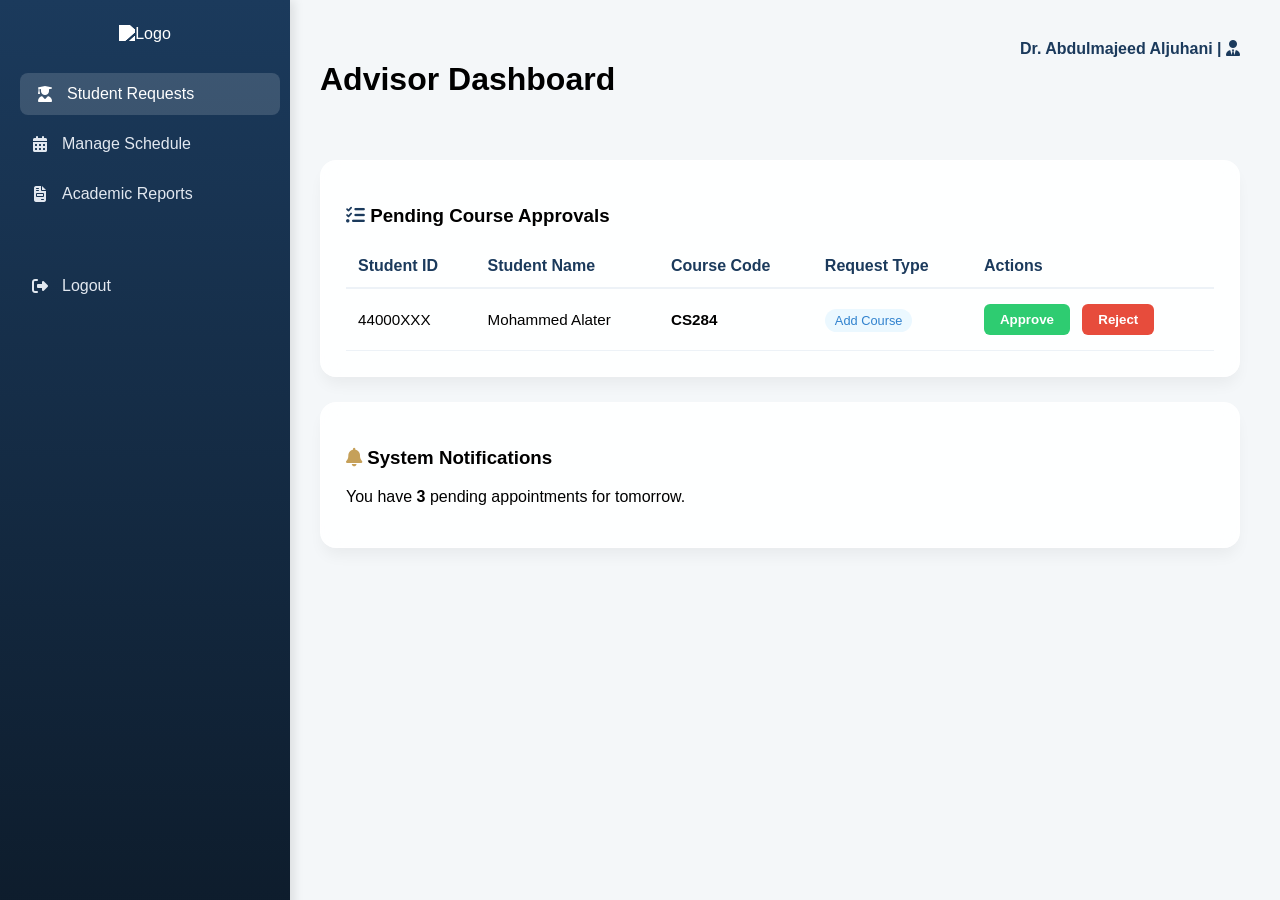
==== Advisor Panel.html @ e293fdeb "Add files via upload" ====
<!DOCTYPE html>
<html lang="en">
<head>
    <meta charset="UTF-8">
    <meta name="viewport" content="width=device-width, initial-scale=1.0">
    <title>SAAS | Advisor Panel</title>
    <link rel="stylesheet" href="https://cdnjs.cloudflare.com/ajax/libs/font-awesome/6.4.0/css/all.min.css">
    <style>
        :root {
            --taibah-blue: #1B3A5C;
            --taibah-gold: #C5A059;
            --bg-gray: #f4f7f9;
            --glass: rgba(255, 255, 255, 0.9);
        }

        body {
            font-family: 'Inter', sans-serif;
            margin: 0;
            background-color: var(--bg-gray);
            display: flex;
        }

        /* High-Quality Sidebar */
        .sidebar {
            width: 260px;
            height: 100vh;
            background: linear-gradient(180deg, var(--taibah-blue) 0%, #0d1b2a 100%);
            color: white;
            position: fixed;
            padding: 25px 15px;
            box-shadow: 4px 0 10px rgba(0,0,0,0.1);
        }

        .logo-section { text-align: center; margin-bottom: 30px; }
        .logo-placeholder { width: 180px; filter: brightness(0) invert(1); }

        .sidebar-brand {
            font-size: 1.1rem;
            font-weight: bold;
            text-align: center;
            margin-bottom: 30px;
            color: var(--taibah-gold);
            text-transform: uppercase;
        }

        .nav-link {
            padding: 12px 15px;
            display: flex;
            align-items: center;
            color: #e2e8f0;
            text-decoration: none;
            border-radius: 8px;
            margin-bottom: 8px;
            transition: 0.3s;
        }

        .nav-link i { margin-right: 12px; width: 20px; text-align: center; }

        .nav-link:hover, .nav-link.active {
            background: rgba(255, 255, 255, 0.15);
            color: white;
            transform: translateX(5px);
        }

        /* Main Content */
        .main-content { margin-left: 280px; padding: 40px; width: calc(100% - 280px); }

        .header { display: flex; justify-content: space-between; margin-bottom: 40px; }

        .card {
            background: var(--glass);
            padding: 25px;
            border-radius: 16px;
            box-shadow: 0 10px 15px -3px rgba(0,0,0,0.05);
            margin-bottom: 25px;
            backdrop-filter: blur(10px);
            border: 1px solid rgba(255,255,255,0.3);
        }

        /* Table Styling */
        .table { width: 100%; border-collapse: collapse; margin-top: 15px; }
        .table th { text-align: left; color: var(--taibah-blue); padding: 12px; border-bottom: 2px solid #edf2f7; }
        .table td { padding: 15px 12px; border-bottom: 1px solid #edf2f7; font-size: 0.95rem; }

        /* Action Buttons */
        .btn-action { padding: 8px 16px; border-radius: 6px; border: none; cursor: pointer; font-weight: bold; transition: 0.2s; }
        .approve { background: #2ecc71; color: white; margin-right: 8px; }
        .reject { background: #e74c3c; color: white; }
        .approve:hover { background: #27ae60; }
        .reject:hover { background: #c0392b; }

        .badge { padding: 4px 10px; border-radius: 20px; font-size: 0.8rem; background: #ebf8ff; color: #3182ce; }
    </style>
</head>
<body>

    <aside class="sidebar">
        <div class="logo-section">
            <img src="https://www.taibahu.edu.sa/themes/custom/taiu_saud/logo.svg" alt="Logo" class="logo-placeholder">
        </div>
        <div class="sidebar-brand"></div>
        <nav>
            <a href="#" class="nav-link active"><i class="fa-solid fa-user-graduate"></i> Student Requests</a>
            <a href="#" class="nav-link"><i class="fa-solid fa-calendar-days"></i> Manage Schedule</a>
            <a href="#" class="nav-link"><i class="fa-solid fa-file-invoice"></i> Academic Reports</a>
            <a href="#" class="nav-link" style="margin-top: 50px;"><i class="fa-solid fa-right-from-bracket"></i> Logout</a>
        </nav>
    </aside>

    <main class="main-content">
        <div class="header">
            <h1>Advisor Dashboard</h1>
            <div style="font-weight: bold; color: var(--taibah-blue);">
                Dr. Abdulmajeed Aljuhani | <i class="fa-solid fa-user-tie"></i>
            </div>
        </div>

        <div class="card">
            <h3><i class="fa-solid fa-list-check" style="color: var(--taibah-blue);"></i> Pending Course Approvals</h3>
            <table class="table">
                <thead>
                    <tr>
                        <th>Student ID</th>
                        <th>Student Name</th>
                        <th>Course Code</th>
                        <th>Request Type</th>
                        <th>Actions</th>
                    </tr>
                </thead>
                <tbody>
                    <tr>
                        <td>44000XXX</td>
                        <td>Mohammed Alater</td>
                        <td><strong>CS284</strong></td>
                        <td><span class="badge">Add Course</span></td>
                        <td>
                            <button class="btn-action approve">Approve</button>
                            <button class="btn-action reject">Reject</button>
                        </td>
                    </tr>
                </tbody>
            </table>
        </div>

        <div class="card">
            <h3><i class="fa-solid fa-bell" style="color: var(--taibah-gold);"></i> System Notifications</h3>
            <p>You have <strong>3</strong> pending appointments for tomorrow.</p>
        </div>
    </main>

</body>
</html>
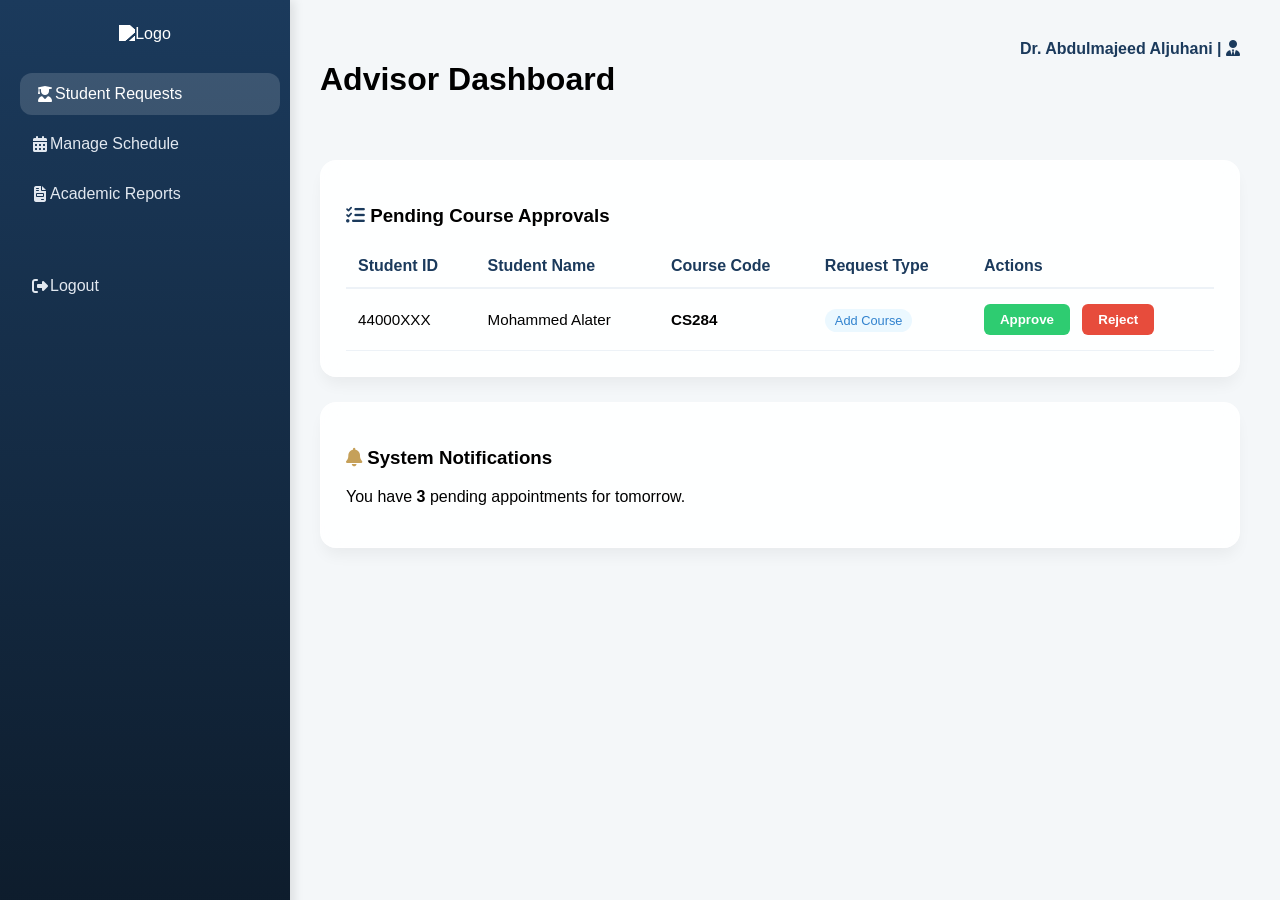
==== commit 049f52da: "Fixed sidebar sizing" ====
--- a/Advisor Panel.html
+++ b/Advisor Panel.html
@@ -49,12 +49,12 @@
             align-items: center;
             color: #e2e8f0;
             text-decoration: none;
-            border-radius: 8px;
+            border-radius: 12px;
             margin-bottom: 8px;
             transition: 0.3s;
         }
 
-        .nav-link i { margin-right: 12px; width: 20px; text-align: center; }
+        .nav-link i { gap: 15px; width: 20px; text-align: center; }
 
         .nav-link:hover, .nav-link.active {
             background: rgba(255, 255, 255, 0.15);
@@ -103,7 +103,7 @@
             <a href="#" class="nav-link active"><i class="fa-solid fa-user-graduate"></i> Student Requests</a>
             <a href="#" class="nav-link"><i class="fa-solid fa-calendar-days"></i> Manage Schedule</a>
             <a href="#" class="nav-link"><i class="fa-solid fa-file-invoice"></i> Academic Reports</a>
-            <a href="#" class="nav-link" style="margin-top: 50px;"><i class="fa-solid fa-right-from-bracket"></i> Logout</a>
+            <a href="index.html" class="nav-link" style="margin-top: 50px;"><i class="fa-solid fa-right-from-bracket"></i> Logout</a>
         </nav>
     </aside>
 
@@ -149,4 +149,4 @@
     </main>
 
 </body>
-</html>+</html>
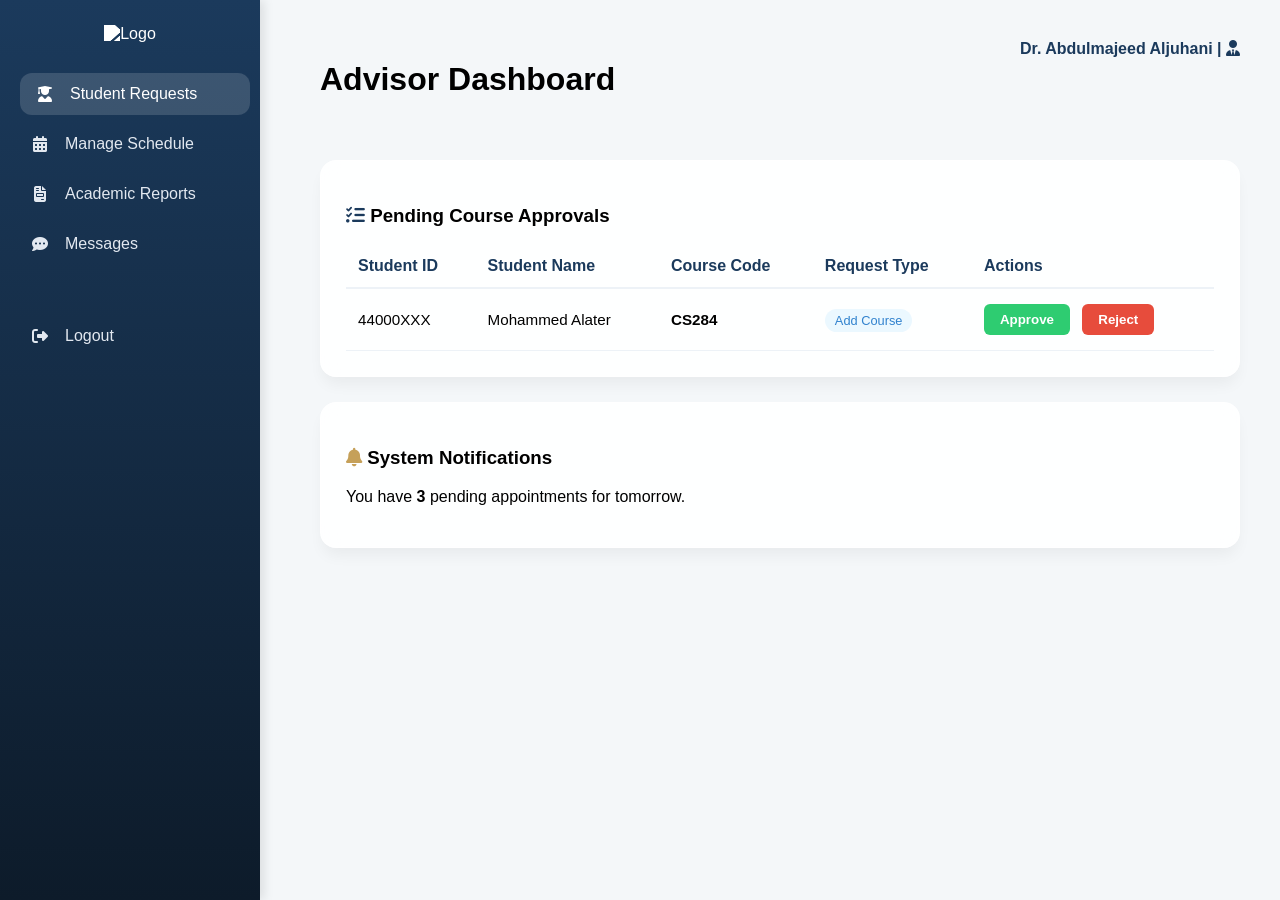
==== commit 7310f768: "Add files via upload" ====
--- a/Advisor Panel.html
+++ b/Advisor Panel.html
@@ -20,7 +20,7 @@
             display: flex;
         }
 
-        /* High-Quality Sidebar */
+        /* High-Quality Sidebar - Standardized so it won't jump! */
         .sidebar {
             width: 260px;
             height: 100vh;
@@ -29,6 +29,7 @@
             position: fixed;
             padding: 25px 15px;
             box-shadow: 4px 0 10px rgba(0,0,0,0.1);
+            box-sizing: border-box; /* Added to stop jumping */
         }
 
         .logo-section { text-align: center; margin-bottom: 30px; }
@@ -43,6 +44,7 @@
             text-transform: uppercase;
         }
 
+        /* Standardized Links */
         .nav-link {
             padding: 12px 15px;
             display: flex;
@@ -51,10 +53,11 @@
             text-decoration: none;
             border-radius: 12px;
             margin-bottom: 8px;
+            gap: 15px; /* Added for perfect icon alignment */
             transition: 0.3s;
         }
 
-        .nav-link i { gap: 15px; width: 20px; text-align: center; }
+        .nav-link i { width: 20px; text-align: center; }
 
         .nav-link:hover, .nav-link.active {
             background: rgba(255, 255, 255, 0.15);
@@ -100,9 +103,12 @@
         </div>
         <div class="sidebar-brand"></div>
         <nav>
-            <a href="#" class="nav-link active"><i class="fa-solid fa-user-graduate"></i> Student Requests</a>
+            <a href="Advisor Panel.html" class="nav-link active"><i class="fa-solid fa-user-graduate"></i> Student Requests</a>
             <a href="#" class="nav-link"><i class="fa-solid fa-calendar-days"></i> Manage Schedule</a>
             <a href="#" class="nav-link"><i class="fa-solid fa-file-invoice"></i> Academic Reports</a>
+            
+            <a href="advisor-chat.html" class="nav-link"><i class="fa-solid fa-comment-dots"></i> Messages</a>
+            
             <a href="index.html" class="nav-link" style="margin-top: 50px;"><i class="fa-solid fa-right-from-bracket"></i> Logout</a>
         </nav>
     </aside>
@@ -149,4 +155,4 @@
     </main>
 
 </body>
-</html>
+</html>
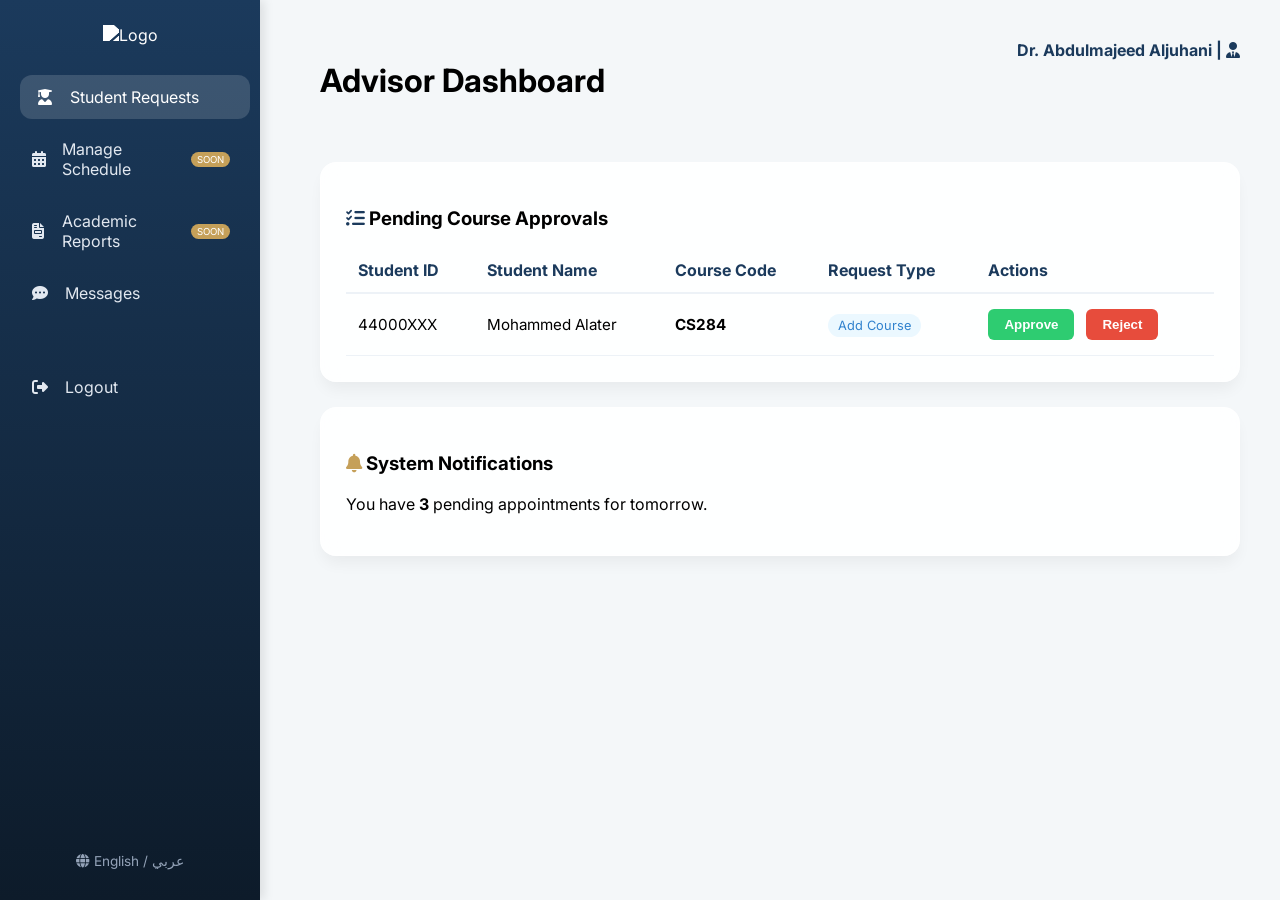
==== commit 29f6dd63: "feat: implement full mobile experience!" ====
--- a/Advisor Panel.html
+++ b/Advisor Panel.html
@@ -5,6 +5,7 @@
     <meta name="viewport" content="width=device-width, initial-scale=1.0">
     <title>SAAS | Advisor Panel</title>
     <link rel="stylesheet" href="https://cdnjs.cloudflare.com/ajax/libs/font-awesome/6.4.0/css/all.min.css">
+    <link href="https://fonts.googleapis.com/css2?family=Inter:wght@400;600;800&display=swap" rel="stylesheet">
     <style>
         :root {
             --taibah-blue: #1B3A5C;
@@ -18,12 +19,19 @@
             margin: 0;
             background-color: var(--bg-gray);
             display: flex;
-        }
+            cursor: default;
+            caret-color: transparent;
+        }
+        
+        /* Force arrow cursor and hide blinking carets on all text, while keeping inputs working */
+        h1, h2, h3, p, span, strong, div, td, th { cursor: default; caret-color: transparent; }
+        input, textarea { cursor: text; caret-color: auto; }
+        a, button { cursor: pointer; caret-color: transparent; }
 
         /* High-Quality Sidebar - Standardized so it won't jump! */
         .sidebar {
             width: 260px;
-            height: 100vh;
+            height: 100dvh;
             background: linear-gradient(180deg, var(--taibah-blue) 0%, #0d1b2a 100%);
             color: white;
             position: fixed;
@@ -59,10 +67,13 @@
 
         .nav-link i { width: 20px; text-align: center; }
 
-        .nav-link:hover, .nav-link.active {
-            background: rgba(255, 255, 255, 0.15);
-            color: white;
-            transform: translateX(5px);
+        .nav-link.active { background: rgba(255, 255, 255, 0.15); color: white; transform: translateX(5px); }
+        @media (hover: hover) {
+            .nav-link:hover {
+                background: rgba(255, 255, 255, 0.15);
+                color: white;
+                transform: translateX(5px);
+            }
         }
 
         /* Main Content */
@@ -81,7 +92,8 @@
         }
 
         /* Table Styling */
-        .table { width: 100%; border-collapse: collapse; margin-top: 15px; }
+        .table { width: 100%; border-collapse: collapse; margin-top: 15px; transition: 0.3s; }
+        .table tr { transition: background-color 0.3s ease; }
         .table th { text-align: left; color: var(--taibah-blue); padding: 12px; border-bottom: 2px solid #edf2f7; }
         .table td { padding: 15px 12px; border-bottom: 1px solid #edf2f7; font-size: 0.95rem; }
 
@@ -92,30 +104,63 @@
         .approve:hover { background: #27ae60; }
         .reject:hover { background: #c0392b; }
 
-        .badge { padding: 4px 10px; border-radius: 20px; font-size: 0.8rem; background: #ebf8ff; color: #3182ce; }
+        .badge { padding: 4px 10px; border-radius: 20px; font-size: 0.8rem; background: #ebf8ff; color: #3182ce; transition: 0.3s; }
+
+        .mobile-menu-btn { display: none; background: none; border: none; font-size: 1.5rem; color: var(--taibah-blue); cursor: pointer; padding: 0; }
+
+        /* Mobile Responsiveness */
+        @media (max-width: 768px) {
+            .mobile-menu-btn { display: block; }
+            .sidebar { position: fixed; left: -260px; top: 0; width: 260px; height: 100dvh; z-index: 2000; transition: left 0.3s ease; }
+            .sidebar.show { left: 0; }
+            .main-content { margin-left: 0; width: 100%; padding: 20px; box-sizing: border-box; }
+            .header { 
+                flex-direction: row; align-items: center; gap: 15px; flex-wrap: wrap; margin-bottom: 25px;
+                position: sticky; top: 0; background: rgba(244, 247, 249, 0.9); backdrop-filter: blur(10px); -webkit-backdrop-filter: blur(10px); z-index: 100;
+                padding: 15px 20px; margin: -20px -20px 25px -20px; border-bottom: 1px solid #e2e8f0;
+            }
+            .header h1 { font-size: 1.5rem; margin: 0; }
+            
+            /* Responsive Table -> Cards */
+            .table, .table tbody, .table tr, .table td { display: block; width: 100%; box-sizing: border-box; }
+            .table thead { display: none; }
+            .table tr { margin-bottom: 15px; border: 1px solid #e2e8f0; border-radius: 12px; padding: 15px; background: white; box-shadow: 0 4px 6px rgba(0,0,0,0.02); }
+            .table td { display: flex; align-items: center; padding: 10px 0; border-bottom: 1px solid #f1f5f9; text-align: right; gap: 8px; }
+            .table td:last-child { border-bottom: none; padding-bottom: 0; }
+            .table td::before { content: attr(data-label); font-weight: 600; color: var(--taibah-blue); margin-right: auto; text-align: left; }
+            
+            .card { padding: 20px; }
+        }
     </style>
 </head>
 <body>
 
     <aside class="sidebar">
-        <div class="logo-section">
+        <div class="logo-section" style="position: relative;">
+            <button class="mobile-menu-btn" onclick="document.querySelector('.sidebar').classList.remove('show')" style="position: absolute; right: -5px; top: -5px; color: white;"><i class="fa-solid fa-bars"></i></button>
             <img src="https://www.taibahu.edu.sa/themes/custom/taiu_saud/logo.svg" alt="Logo" class="logo-placeholder">
         </div>
         <div class="sidebar-brand"></div>
         <nav>
             <a href="Advisor Panel.html" class="nav-link active"><i class="fa-solid fa-user-graduate"></i> Student Requests</a>
-            <a href="#" class="nav-link"><i class="fa-solid fa-calendar-days"></i> Manage Schedule</a>
-            <a href="#" class="nav-link"><i class="fa-solid fa-file-invoice"></i> Academic Reports</a>
+            <a href="#" class="nav-link"><i class="fa-solid fa-calendar-days"></i> Manage Schedule <span style="font-size: 0.6rem; background: var(--taibah-gold); color: white; padding: 2px 6px; border-radius: 10px; margin-left: auto;">SOON</span></a>
+            <a href="#" class="nav-link"><i class="fa-solid fa-file-invoice"></i> Academic Reports <span style="font-size: 0.6rem; background: var(--taibah-gold); color: white; padding: 2px 6px; border-radius: 10px; margin-left: auto;">SOON</span></a>
             
             <a href="advisor-chat.html" class="nav-link"><i class="fa-solid fa-comment-dots"></i> Messages</a>
             
             <a href="index.html" class="nav-link" style="margin-top: 50px;"><i class="fa-solid fa-right-from-bracket"></i> Logout</a>
+            <div style="position: absolute; bottom: calc(30px + env(safe-area-inset-bottom)); left: 0; width: 100%; text-align: center;">
+                <a href="#" style="color: #94a3b8; text-decoration: none; font-size: 0.85rem;"><i class="fa-solid fa-globe"></i> English / عربي</a>
+            </div>
         </nav>
     </aside>
 
     <main class="main-content">
         <div class="header">
-            <h1>Advisor Dashboard</h1>
+            <div style="display: flex; align-items: center; gap: 15px;">
+                <button class="mobile-menu-btn" onclick="document.querySelector('.sidebar').classList.toggle('show')"><i class="fa-solid fa-bars"></i></button>
+                <h1>Advisor Dashboard</h1>
+            </div>
             <div style="font-weight: bold; color: var(--taibah-blue);">
                 Dr. Abdulmajeed Aljuhani | <i class="fa-solid fa-user-tie"></i>
             </div>
@@ -135,11 +180,11 @@
                 </thead>
                 <tbody>
                     <tr>
-                        <td>44000XXX</td>
-                        <td>Mohammed Alater</td>
-                        <td><strong>CS284</strong></td>
-                        <td><span class="badge">Add Course</span></td>
-                        <td>
+                        <td data-label="Student ID">44000XXX</td>
+                        <td data-label="Student Name">Mohammed Alater</td>
+                        <td data-label="Course Code"><strong>CS284</strong></td>
+                        <td data-label="Request Type"><span class="badge">Add Course</span></td>
+                        <td data-label="Actions">
                             <button class="btn-action approve">Approve</button>
                             <button class="btn-action reject">Reject</button>
                         </td>
@@ -154,5 +199,46 @@
         </div>
     </main>
 
+    <script>
+        // Close mobile menus when clicking outside
+        document.addEventListener('click', (e) => {
+            const sidebar = document.querySelector('.sidebar');
+            
+            if (sidebar && sidebar.classList.contains('show') && !e.target.closest('.sidebar') && !e.target.closest('.mobile-menu-btn')) {
+                sidebar.classList.remove('show');
+            }
+        });
+
+        // Handle dummy sidebar links (do nothing)
+        document.querySelectorAll('.nav-link').forEach(link => {
+            link.addEventListener('click', function(e) {
+                if (this.getAttribute('href') === '#') {
+                    e.preventDefault();
+                    this.classList.add('active');
+                    setTimeout(() => {
+                        this.classList.remove('active');
+                        this.blur();
+                    }, 500);
+                }
+            });
+        });
+
+        // Handle Approve/Reject Actions
+        document.querySelectorAll('.approve').forEach(btn => {
+            btn.addEventListener('click', function() {
+                const row = this.closest('tr');
+                this.parentElement.innerHTML = '<span style="color: #2ecc71; font-weight: bold;"><i class="fa-solid fa-check"></i> Approved</span>';
+                row.style.backgroundColor = '#f0fdf4'; // Light green background
+            });
+        });
+
+        document.querySelectorAll('.reject').forEach(btn => {
+            btn.addEventListener('click', function() {
+                const row = this.closest('tr');
+                this.parentElement.innerHTML = '<span style="color: #e74c3c; font-weight: bold;"><i class="fa-solid fa-xmark"></i> Rejected</span>';
+                row.style.backgroundColor = '#fef2f2'; // Light red background
+            });
+        });
+    </script>
 </body>
 </html>
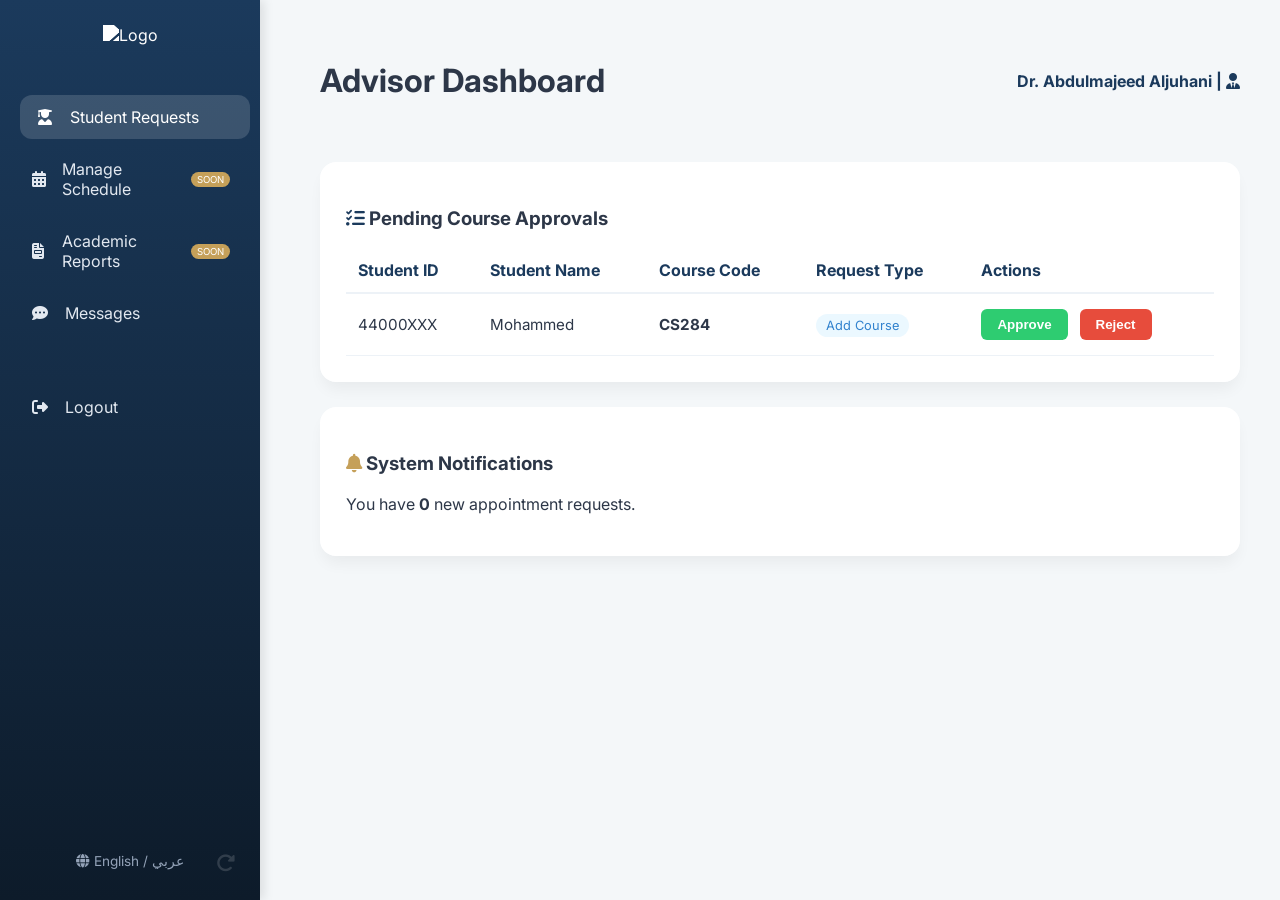
==== commit ec84cb4f: "feat: Add dynamic notifications and empty chat Also includes a secret reset button for presentations" ====
--- a/Advisor Panel.html
+++ b/Advisor Panel.html
@@ -6,132 +6,7 @@
     <title>SAAS | Advisor Panel</title>
     <link rel="stylesheet" href="https://cdnjs.cloudflare.com/ajax/libs/font-awesome/6.4.0/css/all.min.css">
     <link href="https://fonts.googleapis.com/css2?family=Inter:wght@400;600;800&display=swap" rel="stylesheet">
-    <style>
-        :root {
-            --taibah-blue: #1B3A5C;
-            --taibah-gold: #C5A059;
-            --bg-gray: #f4f7f9;
-            --glass: rgba(255, 255, 255, 0.9);
-        }
-
-        body {
-            font-family: 'Inter', sans-serif;
-            margin: 0;
-            background-color: var(--bg-gray);
-            display: flex;
-            cursor: default;
-            caret-color: transparent;
-        }
-        
-        /* Force arrow cursor and hide blinking carets on all text, while keeping inputs working */
-        h1, h2, h3, p, span, strong, div, td, th { cursor: default; caret-color: transparent; }
-        input, textarea { cursor: text; caret-color: auto; }
-        a, button { cursor: pointer; caret-color: transparent; }
-
-        /* High-Quality Sidebar - Standardized so it won't jump! */
-        .sidebar {
-            width: 260px;
-            height: 100dvh;
-            background: linear-gradient(180deg, var(--taibah-blue) 0%, #0d1b2a 100%);
-            color: white;
-            position: fixed;
-            padding: 25px 15px;
-            box-shadow: 4px 0 10px rgba(0,0,0,0.1);
-            box-sizing: border-box; /* Added to stop jumping */
-        }
-
-        .logo-section { text-align: center; margin-bottom: 30px; }
-        .logo-placeholder { width: 180px; filter: brightness(0) invert(1); }
-
-        .sidebar-brand {
-            font-size: 1.1rem;
-            font-weight: bold;
-            text-align: center;
-            margin-bottom: 30px;
-            color: var(--taibah-gold);
-            text-transform: uppercase;
-        }
-
-        /* Standardized Links */
-        .nav-link {
-            padding: 12px 15px;
-            display: flex;
-            align-items: center;
-            color: #e2e8f0;
-            text-decoration: none;
-            border-radius: 12px;
-            margin-bottom: 8px;
-            gap: 15px; /* Added for perfect icon alignment */
-            transition: 0.3s;
-        }
-
-        .nav-link i { width: 20px; text-align: center; }
-
-        .nav-link.active { background: rgba(255, 255, 255, 0.15); color: white; transform: translateX(5px); }
-        @media (hover: hover) {
-            .nav-link:hover {
-                background: rgba(255, 255, 255, 0.15);
-                color: white;
-                transform: translateX(5px);
-            }
-        }
-
-        /* Main Content */
-        .main-content { margin-left: 280px; padding: 40px; width: calc(100% - 280px); }
-
-        .header { display: flex; justify-content: space-between; margin-bottom: 40px; }
-
-        .card {
-            background: var(--glass);
-            padding: 25px;
-            border-radius: 16px;
-            box-shadow: 0 10px 15px -3px rgba(0,0,0,0.05);
-            margin-bottom: 25px;
-            backdrop-filter: blur(10px);
-            border: 1px solid rgba(255,255,255,0.3);
-        }
-
-        /* Table Styling */
-        .table { width: 100%; border-collapse: collapse; margin-top: 15px; transition: 0.3s; }
-        .table tr { transition: background-color 0.3s ease; }
-        .table th { text-align: left; color: var(--taibah-blue); padding: 12px; border-bottom: 2px solid #edf2f7; }
-        .table td { padding: 15px 12px; border-bottom: 1px solid #edf2f7; font-size: 0.95rem; }
-
-        /* Action Buttons */
-        .btn-action { padding: 8px 16px; border-radius: 6px; border: none; cursor: pointer; font-weight: bold; transition: 0.2s; }
-        .approve { background: #2ecc71; color: white; margin-right: 8px; }
-        .reject { background: #e74c3c; color: white; }
-        .approve:hover { background: #27ae60; }
-        .reject:hover { background: #c0392b; }
-
-        .badge { padding: 4px 10px; border-radius: 20px; font-size: 0.8rem; background: #ebf8ff; color: #3182ce; transition: 0.3s; }
-
-        .mobile-menu-btn { display: none; background: none; border: none; font-size: 1.5rem; color: var(--taibah-blue); cursor: pointer; padding: 0; }
-
-        /* Mobile Responsiveness */
-        @media (max-width: 768px) {
-            .mobile-menu-btn { display: block; }
-            .sidebar { position: fixed; left: -260px; top: 0; width: 260px; height: 100dvh; z-index: 2000; transition: left 0.3s ease; }
-            .sidebar.show { left: 0; }
-            .main-content { margin-left: 0; width: 100%; padding: 20px; box-sizing: border-box; }
-            .header { 
-                flex-direction: row; align-items: center; gap: 15px; flex-wrap: wrap; margin-bottom: 25px;
-                position: sticky; top: 0; background: rgba(244, 247, 249, 0.9); backdrop-filter: blur(10px); -webkit-backdrop-filter: blur(10px); z-index: 100;
-                padding: 15px 20px; margin: -20px -20px 25px -20px; border-bottom: 1px solid #e2e8f0;
-            }
-            .header h1 { font-size: 1.5rem; margin: 0; }
-            
-            /* Responsive Table -> Cards */
-            .table, .table tbody, .table tr, .table td { display: block; width: 100%; box-sizing: border-box; }
-            .table thead { display: none; }
-            .table tr { margin-bottom: 15px; border: 1px solid #e2e8f0; border-radius: 12px; padding: 15px; background: white; box-shadow: 0 4px 6px rgba(0,0,0,0.02); }
-            .table td { display: flex; align-items: center; padding: 10px 0; border-bottom: 1px solid #f1f5f9; text-align: right; gap: 8px; }
-            .table td:last-child { border-bottom: none; padding-bottom: 0; }
-            .table td::before { content: attr(data-label); font-weight: 600; color: var(--taibah-blue); margin-right: auto; text-align: left; }
-            
-            .card { padding: 20px; }
-        }
-    </style>
+    <link rel="stylesheet" href="styles.css">
 </head>
 <body>
 
@@ -178,67 +53,17 @@
                         <th>Actions</th>
                     </tr>
                 </thead>
-                <tbody>
-                    <tr>
-                        <td data-label="Student ID">44000XXX</td>
-                        <td data-label="Student Name">Mohammed Alater</td>
-                        <td data-label="Course Code"><strong>CS284</strong></td>
-                        <td data-label="Request Type"><span class="badge">Add Course</span></td>
-                        <td data-label="Actions">
-                            <button class="btn-action approve">Approve</button>
-                            <button class="btn-action reject">Reject</button>
-                        </td>
-                    </tr>
+                <tbody id="pending-requests-body">
                 </tbody>
             </table>
         </div>
 
         <div class="card">
             <h3><i class="fa-solid fa-bell" style="color: var(--taibah-gold);"></i> System Notifications</h3>
-            <p>You have <strong>3</strong> pending appointments for tomorrow.</p>
+            <p id="notification-text">You have <strong>0</strong> new appointment requests.</p>
         </div>
     </main>
 
-    <script>
-        // Close mobile menus when clicking outside
-        document.addEventListener('click', (e) => {
-            const sidebar = document.querySelector('.sidebar');
-            
-            if (sidebar && sidebar.classList.contains('show') && !e.target.closest('.sidebar') && !e.target.closest('.mobile-menu-btn')) {
-                sidebar.classList.remove('show');
-            }
-        });
-
-        // Handle dummy sidebar links (do nothing)
-        document.querySelectorAll('.nav-link').forEach(link => {
-            link.addEventListener('click', function(e) {
-                if (this.getAttribute('href') === '#') {
-                    e.preventDefault();
-                    this.classList.add('active');
-                    setTimeout(() => {
-                        this.classList.remove('active');
-                        this.blur();
-                    }, 500);
-                }
-            });
-        });
-
-        // Handle Approve/Reject Actions
-        document.querySelectorAll('.approve').forEach(btn => {
-            btn.addEventListener('click', function() {
-                const row = this.closest('tr');
-                this.parentElement.innerHTML = '<span style="color: #2ecc71; font-weight: bold;"><i class="fa-solid fa-check"></i> Approved</span>';
-                row.style.backgroundColor = '#f0fdf4'; // Light green background
-            });
-        });
-
-        document.querySelectorAll('.reject').forEach(btn => {
-            btn.addEventListener('click', function() {
-                const row = this.closest('tr');
-                this.parentElement.innerHTML = '<span style="color: #e74c3c; font-weight: bold;"><i class="fa-solid fa-xmark"></i> Rejected</span>';
-                row.style.backgroundColor = '#fef2f2'; // Light red background
-            });
-        });
-    </script>
+    <script src="main.js"></script>
 </body>
 </html>
--- a/styles.css
+++ b/styles.css
@@ -0,0 +1,154 @@
+:root {
+    --taibah-blue: #1B3A5C;
+    --taibah-gold: #C5A059;
+    --bg-gray: #f4f7f9;
+    --text-dark: #2d3748;
+    --glass: rgba(255, 255, 255, 0.95);
+    --success-green: #2ecc71;
+}
+
+body {
+    font-family: 'Inter', sans-serif;
+    margin: 0;
+    background-color: var(--bg-gray);
+    color: var(--text-dark);
+    display: flex;
+    cursor: default;
+    caret-color: transparent;
+}
+
+body.login-body {
+    height: 100vh;
+    overflow: hidden;
+    justify-content: center;
+    align-items: center;
+    background: linear-gradient(135deg, var(--taibah-blue) 0%, #0d1b2a 100%);
+    background-attachment: fixed;
+}
+
+h1, h2, h3, p, span, strong, div, td, th { cursor: default; caret-color: transparent; }
+input, textarea { cursor: text; caret-color: auto; }
+a, button { cursor: pointer; caret-color: transparent; }
+
+/* Layout & Sidebar */
+.sidebar { width: 260px; height: 100dvh; background: linear-gradient(180deg, var(--taibah-blue) 0%, #0d1b2a 100%); color: white; position: fixed; padding: 25px 15px; box-sizing: border-box; box-shadow: 4px 0 10px rgba(0,0,0,0.1); display: flex; flex-direction: column; }
+.logo-section { text-align: center; margin-bottom: 10px; position: relative; }
+.logo-placeholder { width: 180px; filter: brightness(0) invert(1); }
+.sidebar-brand { font-size: 1.2rem; font-weight: bold; margin-bottom: 40px; text-align: center; color: var(--taibah-gold); letter-spacing: 1px; text-transform: uppercase; }
+
+.nav-link { padding: 12px 15px; display: flex; align-items: center; color: #e2e8f0; text-decoration: none; border-radius: 12px; margin-bottom: 8px; gap: 15px; transition: 0.3s; }
+.nav-link i { width: 20px; text-align: center; }
+.nav-link.active, .nav-link:hover { background: rgba(255, 255, 255, 0.15); color: white; transform: translateX(5px); }
+
+.main-content { margin-left: 280px; padding: 40px; width: calc(100% - 280px); box-sizing: border-box; }
+.header { display: flex; justify-content: space-between; align-items: center; margin-bottom: 40px; user-select: none; -webkit-user-select: none; }
+.header h1, .header div { user-select: text; -webkit-user-select: text; }
+
+/* Cards & Components */
+.grid { display: grid; grid-template-columns: repeat(auto-fit, minmax(320px, 1fr)); gap: 25px; }
+.card { background: var(--glass); padding: 25px; border-radius: 16px; box-shadow: 0 10px 15px -3px rgba(0,0,0,0.05); border: 1px solid rgba(255,255,255,0.3); backdrop-filter: blur(10px); margin-bottom: 25px; }
+.card-header { display: flex; align-items: center; margin-bottom: 15px; color: var(--taibah-blue); }
+.card-header i { margin-right: 10px; font-size: 1.2rem; }
+
+.btn { background: var(--taibah-blue); color: white; border: none; padding: 12px 20px; border-radius: 8px; cursor: pointer; font-weight: 600; transition: 0.2s; width: 100%; display: flex; justify-content: center; align-items: center; gap: 10px; }
+.btn:hover { background: #2a4d7a; transform: translateY(-2px); }
+
+.progress-container { background: #edf2f7; border-radius: 10px; height: 10px; margin: 15px 0; }
+.progress-fill { background: var(--success-green); height: 100%; border-radius: 10px; width: 89%; }
+.status-badge { background: #def7ec; color: #03543f; padding: 4px 12px; border-radius: 99px; font-size: 0.8rem; font-weight: bold; }
+
+.mobile-menu-btn, .mobile-btn { display: none; background: none; border: none; font-size: 1.5rem; color: var(--taibah-blue); cursor: pointer; padding: 0; }
+
+/* Booking Specific */
+.time-grid { display: grid; grid-template-columns: repeat(5, 1fr); gap: 20px; margin-top: 25px; }
+.day-column { background: #f8fafc; padding: 15px; border-radius: 15px; border: 1px solid #edf2f7; text-align: center; }
+.day-column strong { user-select: text; -webkit-user-select: text; }
+.slot { width: 100%; padding: 12px; margin: 10px 0; border: none; border-radius: 10px; cursor: pointer; font-weight: 600; transition: 0.2s; }
+.available { background: white; color: var(--taibah-blue); border: 1px solid #e2e8f0; }
+.available:hover, .available.selected { background: var(--taibah-blue); color: white; border-color: var(--taibah-blue); transform: scale(1.05); box-shadow: 0 4px 10px rgba(27,58,92,0.3); }
+.booked { background: #e2e8f0; color: #94a3b8; cursor: not-allowed; }
+.btn-confirm { background: var(--taibah-blue); color: white; padding: 15px; border: none; border-radius: 10px; width: 100%; font-weight: bold; margin-top: 25px; cursor: pointer; }
+.subject-input { width: 100%; margin-top: 20px; padding: 15px; border-radius: 10px; border: 1px solid #ddd; box-sizing: border-box; resize: vertical; min-height: 80px; max-height: 250px; font-size: 16px; }
+
+/* Advisor Panel Specific */
+.table { width: 100%; border-collapse: collapse; margin-top: 15px; transition: 0.3s; }
+.table tr { transition: background-color 0.3s ease; }
+.table th { text-align: left; color: var(--taibah-blue); padding: 12px; border-bottom: 2px solid #edf2f7; }
+.table td { padding: 15px 12px; border-bottom: 1px solid #edf2f7; font-size: 0.95rem; }
+.btn-action { padding: 8px 16px; border-radius: 6px; border: none; cursor: pointer; font-weight: bold; transition: 0.2s; }
+.approve { background: #2ecc71; color: white; margin-right: 8px; }
+.reject { background: #e74c3c; color: white; }
+.approve:hover { background: #27ae60; }
+.reject:hover { background: #c0392b; }
+.badge { padding: 4px 10px; border-radius: 20px; font-size: 0.8rem; background: #ebf8ff; color: #3182ce; transition: 0.3s; }
+
+/* Chat System Specific */
+.chat-container { margin-left: 280px; margin-top: 25px; margin-right: 25px; margin-bottom: 25px; flex-grow: 1; display: flex; background: white; border-radius: 24px; box-shadow: 0 20px 50px rgba(0,0,0,0.1); overflow: hidden; border: 1px solid #e2e8f0; height: calc(100vh - 50px); box-sizing: border-box; }
+.contacts { width: 320px; border-right: 1px solid #f1f5f9; background: #f8fafc; }
+.contact-item { padding: 25px; display: flex; align-items: center; border-bottom: 1px solid #f1f5f9; cursor: pointer; }
+.contact-item.active { background: white; box-shadow: inset 4px 0 0 var(--taibah-blue); }
+.contact-info { flex-grow: 1; }
+.unread-badge { background-color: #e74c3c; color: white; font-size: 0.75rem; font-weight: bold; height: 20px; min-width: 20px; display: flex; align-items: center; justify-content: center; border-radius: 10px; margin-left: auto; padding: 0 6px; }
+.window { flex-grow: 1; display: flex; flex-direction: column; }
+.chat-area { flex-grow: 1; padding: 40px; background: #ffffff; overflow-y: auto; display: flex; flex-direction: column; }
+.bubble { max-width: 65%; padding: 18px 22px; border-radius: 20px; margin-bottom: 15px; font-size: 0.95rem; }
+.chat-received { background: #f1f5f9; color: #334155; border-bottom-left-radius: 4px; align-self: flex-start; }
+.chat-sent { background: var(--taibah-blue); color: white; border-bottom-right-radius: 4px; align-self: flex-end; }
+.time { font-size: 0.7rem; opacity: 0.7; display: block; text-align: right; margin-top: 5px; }
+.input-bar { padding: 25px 35px; border-top: 1px solid #f1f5f9; display: flex; gap: 15px; user-select: none; -webkit-user-select: none; }
+.input-bar input { flex-grow: 1; padding: 15px; border-radius: 15px; border: 1px solid #e2e8f0; outline: none; font-size: 16px; background: #fff; }
+.send-btn { background: var(--taibah-blue); color: white; width: 55px; border-radius: 15px; border: none; cursor: pointer; display: flex; align-items: center; justify-content: center; }
+
+/* Login Specific */
+.login-card { background: var(--glass); padding: 50px 40px; border-radius: 24px; width: 100%; max-width: 420px; text-align: center; box-shadow: 0 25px 50px -12px rgba(0,0,0,0.5); backdrop-filter: blur(10px); box-sizing: border-box; margin: 20px; user-select: none; -webkit-user-select: none; }
+.login-card h2, .login-card a { user-select: text; -webkit-user-select: text; }
+.login-card .logo { width: 220px; margin-bottom: 30px; }
+.login-card input { width: 100%; padding: 14px; margin: 12px 0; border: 1px solid #e2e8f0; border-radius: 12px; box-sizing: border-box; background: #f8fafc; font-size: 16px; }
+.btn-student { background: var(--taibah-blue); color: white; }
+.btn-advisor { background: var(--taibah-gold); color: white; margin-top: 15px; }
+.btn-advisor:hover { background: #b08d4a; }
+.links { margin-top: 25px; display: flex; justify-content: space-between; font-size: 0.85rem; }
+.links a { color: var(--taibah-blue); text-decoration: none; font-weight: 600; }
+
+/* Mobile Responsiveness */
+@media (max-width: 768px) {
+    .mobile-menu-btn, .mobile-btn { display: block; }
+    .sidebar { left: -260px; top: 0; z-index: 2000; transition: left 0.3s ease; }
+    .sidebar.show { left: 0; }
+    .main-content { margin-left: 0; width: 100%; padding: 20px; }
+    .header { flex-direction: row; flex-wrap: wrap; margin-bottom: 25px; position: sticky; top: 0; background: rgba(244, 247, 249, 0.9); backdrop-filter: blur(10px); z-index: 100; padding: 15px 20px; margin: -20px -20px 25px -20px; border-bottom: 1px solid #e2e8f0; }
+    .header h1 { font-size: 1.5rem; margin: 0; }
+    
+    .time-grid { grid-template-columns: 1fr; }
+    .card { padding: 20px; }
+    
+    .table thead { display: none; }
+    .table, .table tbody, .table tr, .table td { display: block; width: 100%; box-sizing: border-box; }
+    .table tr { margin-bottom: 15px; border: 1px solid #e2e8f0; border-radius: 12px; padding: 15px; background: white; box-shadow: 0 4px 6px rgba(0,0,0,0.02); }
+    .table td { display: flex; align-items: center; padding: 10px 0; border-bottom: 1px solid #f1f5f9; text-align: right; gap: 8px; }
+    .table td:last-child { border-bottom: none; padding-bottom: 0; }
+    .table td::before { content: attr(data-label); font-weight: 600; color: var(--taibah-blue); margin-right: auto; text-align: left; }
+    
+    .chat-container { margin: 0; border-radius: 0; border: none; width: 100%; height: 100dvh; position: relative; }
+    .contacts { position: absolute; left: -320px; height: 100%; z-index: 1500; transition: left 0.3s ease; border-right: 1px solid #e2e8f0; box-shadow: 5px 0 15px rgba(0,0,0,0.1); width: 280px; display: block; }
+    .contacts.show { left: 0; }
+    .contact-item { width: 100%; box-sizing: border-box; }
+    .chat-area { padding: 20px; }
+    .bubble { max-width: 90%; }
+    .input-bar { padding: 15px; }
+}
+
+@media (max-width: 480px) {
+    .login-card { padding: 40px 25px; margin: 15px; }
+    .login-card .logo { width: 180px; }
+}
+
+/* Modal Styling */
+.modal-overlay { position: fixed; top: 0; left: 0; width: 100%; height: 100%; background: rgba(0,0,0,0.5); display: none; justify-content: center; align-items: center; z-index: 3000; backdrop-filter: blur(5px); }
+.modal-overlay.show { display: flex; }
+.modal { background: white; padding: 30px; border-radius: 20px; width: 90%; max-width: 400px; box-shadow: 0 25px 50px -12px rgba(0,0,0,0.5); transform: translateY(-20px); transition: 0.3s; box-sizing: border-box; }
+.modal-overlay.show .modal { transform: translateY(0); }
+.modal h3 { margin-top: 0; color: var(--taibah-blue); }
+.modal-actions { display: flex; gap: 10px; margin-top: 20px; }
+.btn-cancel { background: transparent; border: 1px solid #cbd5e1; color: #64748b; padding: 12px 20px; border-radius: 8px; cursor: pointer; font-weight: 600; width: 100%; transition: 0.2s; }
+.btn-cancel:hover { background: #f1f5f9; }
